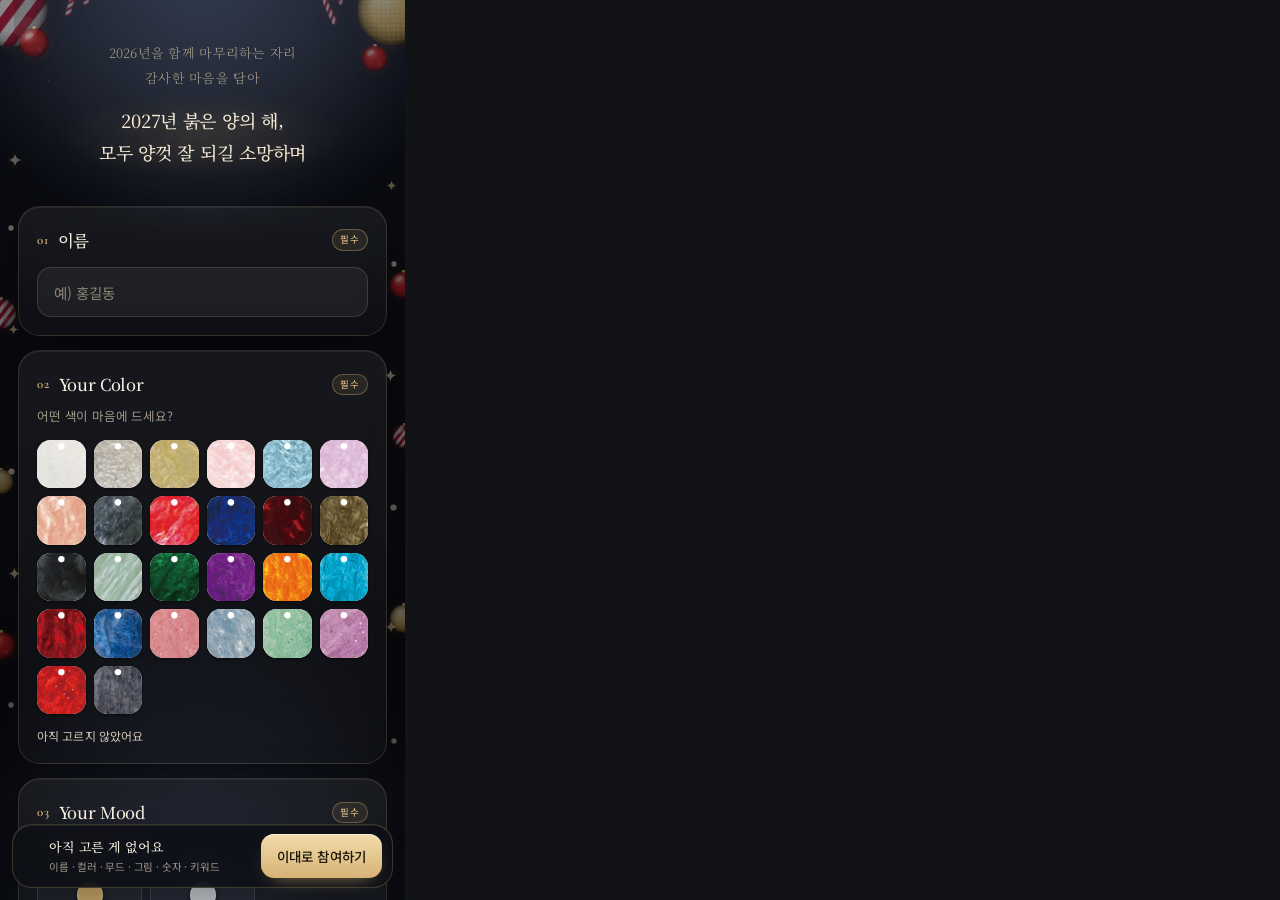
==== _p390.html @ 9b37b963 "무드 페이지 v4: 오프닝 문구·상단 여백 정리, 패널 순서 재배치(Color·Mood·Image·Number·Keyword), 무드 골드/실버 2종, 그림 124종 4행 좌우 스" ====
<!doctype html>
<html lang="ko">
<head>
<meta charset="utf-8">
<meta name="robots" content="noindex, nofollow">
<title>390 preview</title>
<style>
html,body{margin:0;padding:0;background:#111316;height:900px;overflow:hidden}
iframe{display:block;width:405px;height:900px;border:0;background:#07080c}
</style>
</head>
<body>
<iframe id="f" src="index.html?v=20271120g"></iframe>
<script>
const p = new URLSearchParams(location.search);
const demo = p.get('demo');
const y = Number(p.get('y') || 0);
const f = document.getElementById('f');
if (demo) f.src = 'index.html?v=20271120g&demo=' + encodeURIComponent(demo);
f.addEventListener('load', () => {
  const w = f.contentWindow;
  const dy = y || Number(p.get('sel') ? 0 : 0);
  setTimeout(() => { if (dy) w.scrollTo(0, dy); }, 60);
});
window.__frame = f;
window.__go = (yy) => { f.contentWindow.scrollTo(0, yy); return f.contentWindow.scrollY; };
window.__panelTop = (id) => {
  const d = f.contentDocument;
  const el = d.getElementById(id);
  if (!el) return -1;
  return el.getBoundingClientRect().top + f.contentWindow.scrollY;
};
window.__metrics = () => {
  const w = f.contentWindow, d = f.contentDocument;
  return {
    innerWidth: w.innerWidth,
    innerHeight: w.innerHeight,
    scrollHeight: d.documentElement.scrollHeight,
    heroTop: d.querySelector('.hero').getBoundingClientRect().top,
    greetSmall: d.querySelector('.greet-small').getBoundingClientRect(),
    greetBig: d.querySelector('.greet-big').getBoundingClientRect(),
    panelImage: window.__panelTop('panel-image'),
    artGrid: (() => { const g = d.getElementById('artGrid'); const r = g.getBoundingClientRect(); return { w: r.width, h: r.height, scrollW: d.getElementById('artScroll').scrollWidth, clientW: d.getElementById('artScroll').clientWidth }; })(),
    errors: window.__errors || null
  };
};
</script>
</body>
</html>
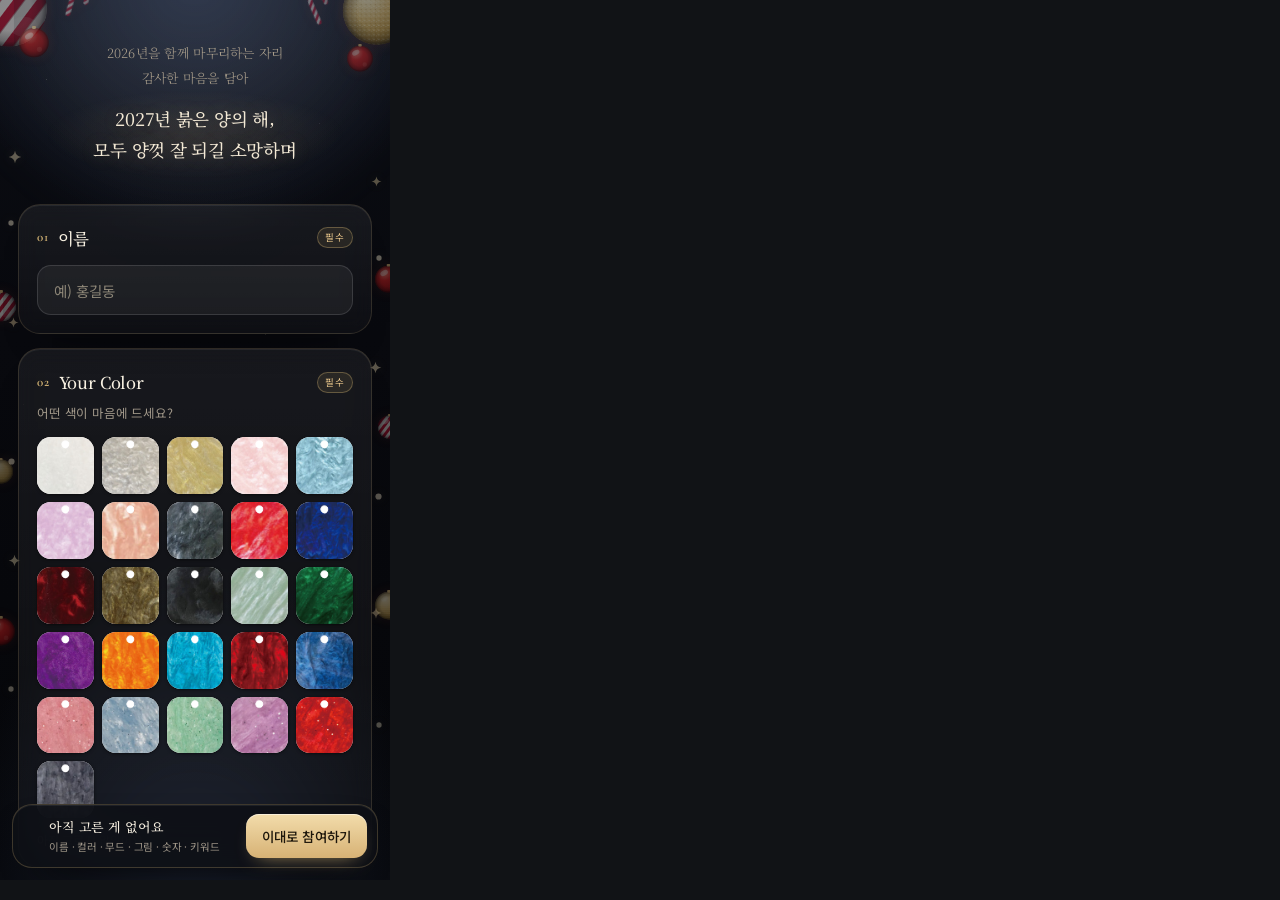
==== commit 9408794d: "chore: 390px preview harness 폭 보정" ====
--- a/_p390.html
+++ b/_p390.html
@@ -5,8 +5,8 @@
 <meta name="robots" content="noindex, nofollow">
 <title>390 preview</title>
 <style>
-html,body{margin:0;padding:0;background:#111316;height:900px;overflow:hidden}
-iframe{display:block;width:405px;height:900px;border:0;background:#07080c}
+html,body{margin:0;padding:0;background:#111316;height:880px;overflow:hidden}
+iframe{display:block;width:390px;height:880px;border:0;background:#07080c}
 </style>
 </head>
 <body>
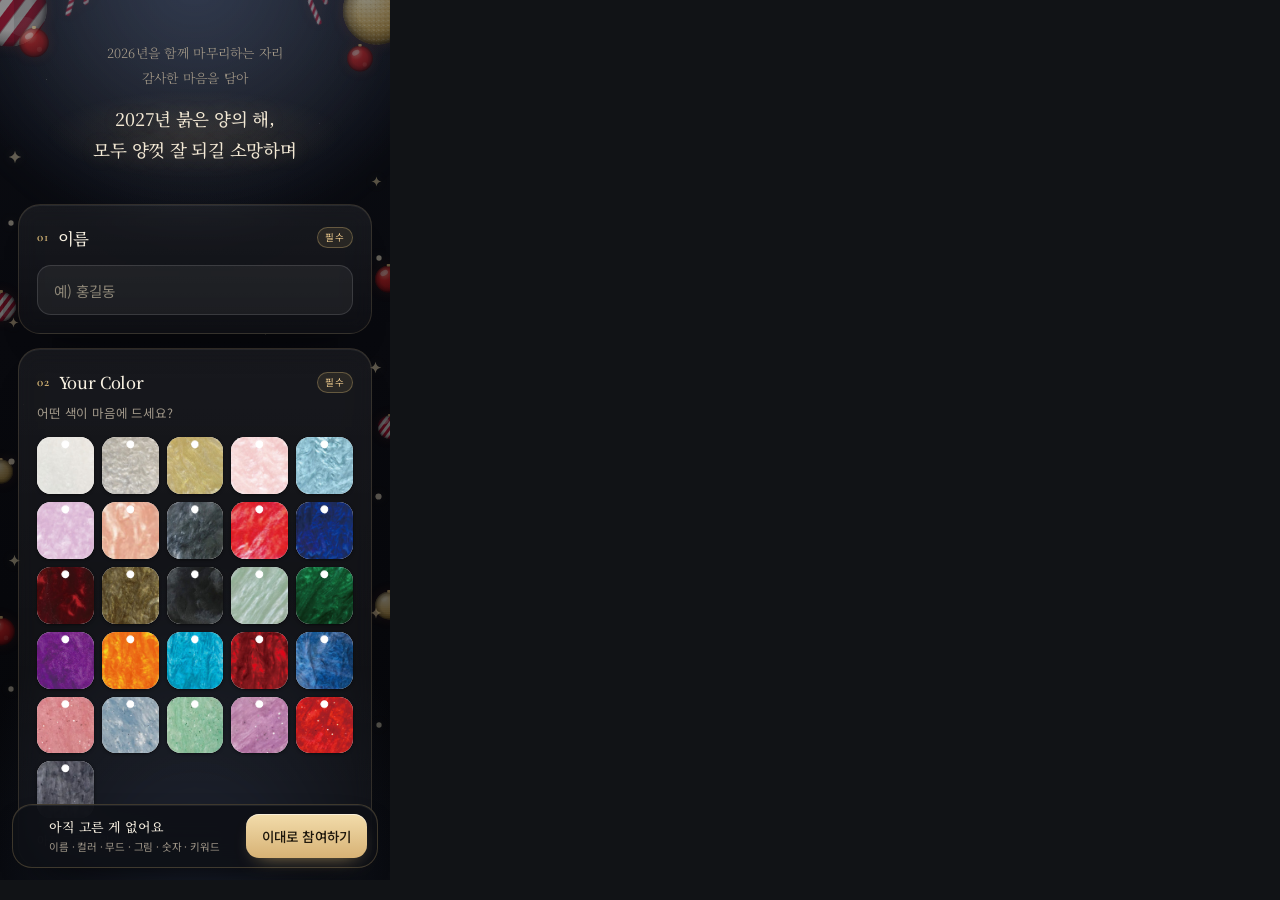
==== commit fa678e50: "캐시버스터 h (수정 반영)" ====
--- a/_p390.html
+++ b/_p390.html
@@ -10,13 +10,13 @@
 </style>
 </head>
 <body>
-<iframe id="f" src="index.html?v=20271120g"></iframe>
+<iframe id="f" src="index.html?v=20271120h"></iframe>
 <script>
 const p = new URLSearchParams(location.search);
 const demo = p.get('demo');
 const y = Number(p.get('y') || 0);
 const f = document.getElementById('f');
-if (demo) f.src = 'index.html?v=20271120g&demo=' + encodeURIComponent(demo);
+if (demo) f.src = 'index.html?v=20271120h&demo=' + encodeURIComponent(demo);
 f.addEventListener('load', () => {
   const w = f.contentWindow;
   const dy = y || Number(p.get('sel') ? 0 : 0);
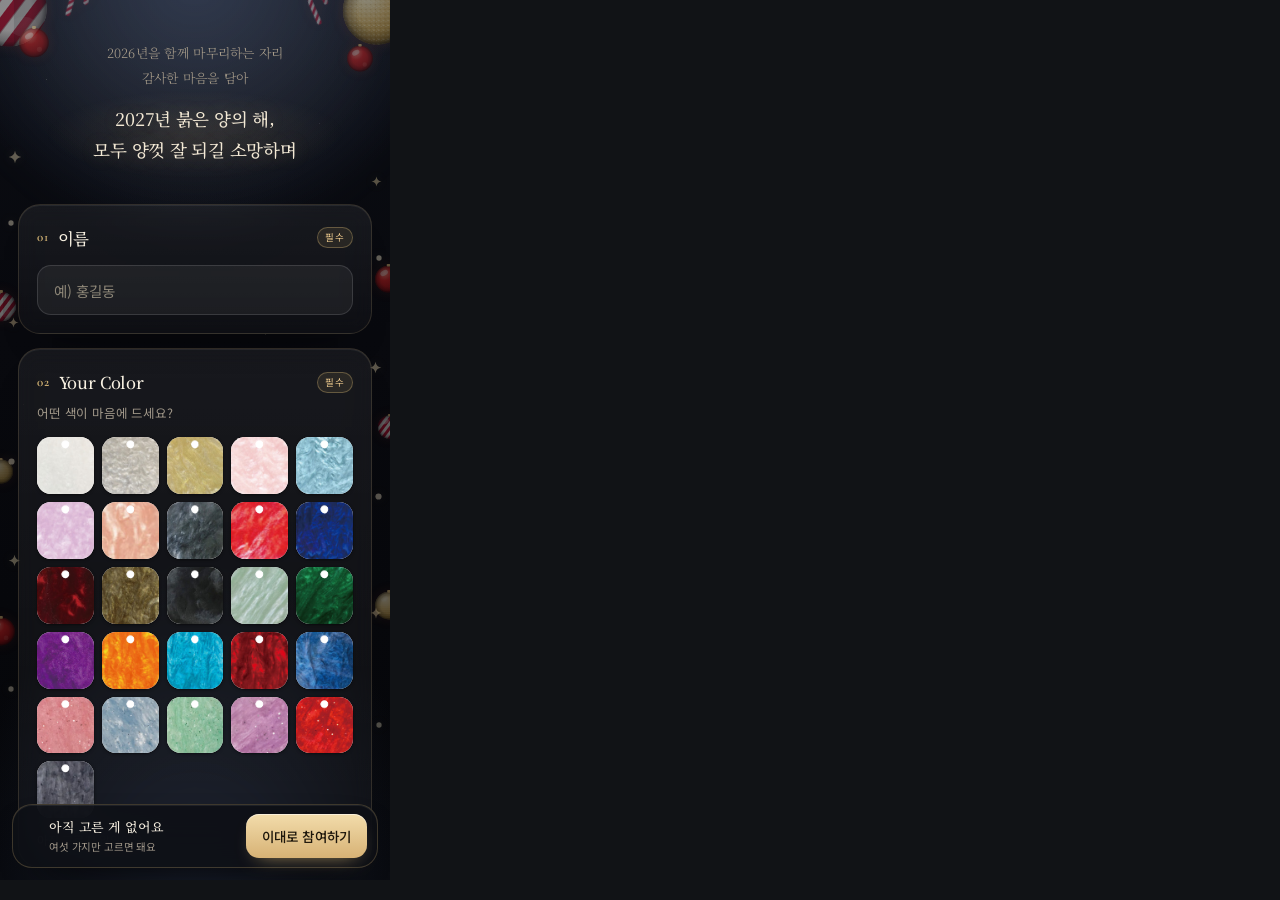
==== commit 385d360c: "선택 교체 안내 조사 처리, 도크 기본 문구 정리, 캐시버스터 i" ====
--- a/_p390.html
+++ b/_p390.html
@@ -10,13 +10,13 @@
 </style>
 </head>
 <body>
-<iframe id="f" src="index.html?v=20271120h"></iframe>
+<iframe id="f" src="index.html?v=20271120i"></iframe>
 <script>
 const p = new URLSearchParams(location.search);
 const demo = p.get('demo');
 const y = Number(p.get('y') || 0);
 const f = document.getElementById('f');
-if (demo) f.src = 'index.html?v=20271120h&demo=' + encodeURIComponent(demo);
+if (demo) f.src = 'index.html?v=20271120i&demo=' + encodeURIComponent(demo);
 f.addEventListener('load', () => {
   const w = f.contentWindow;
   const dy = y || Number(p.get('sel') ? 0 : 0);
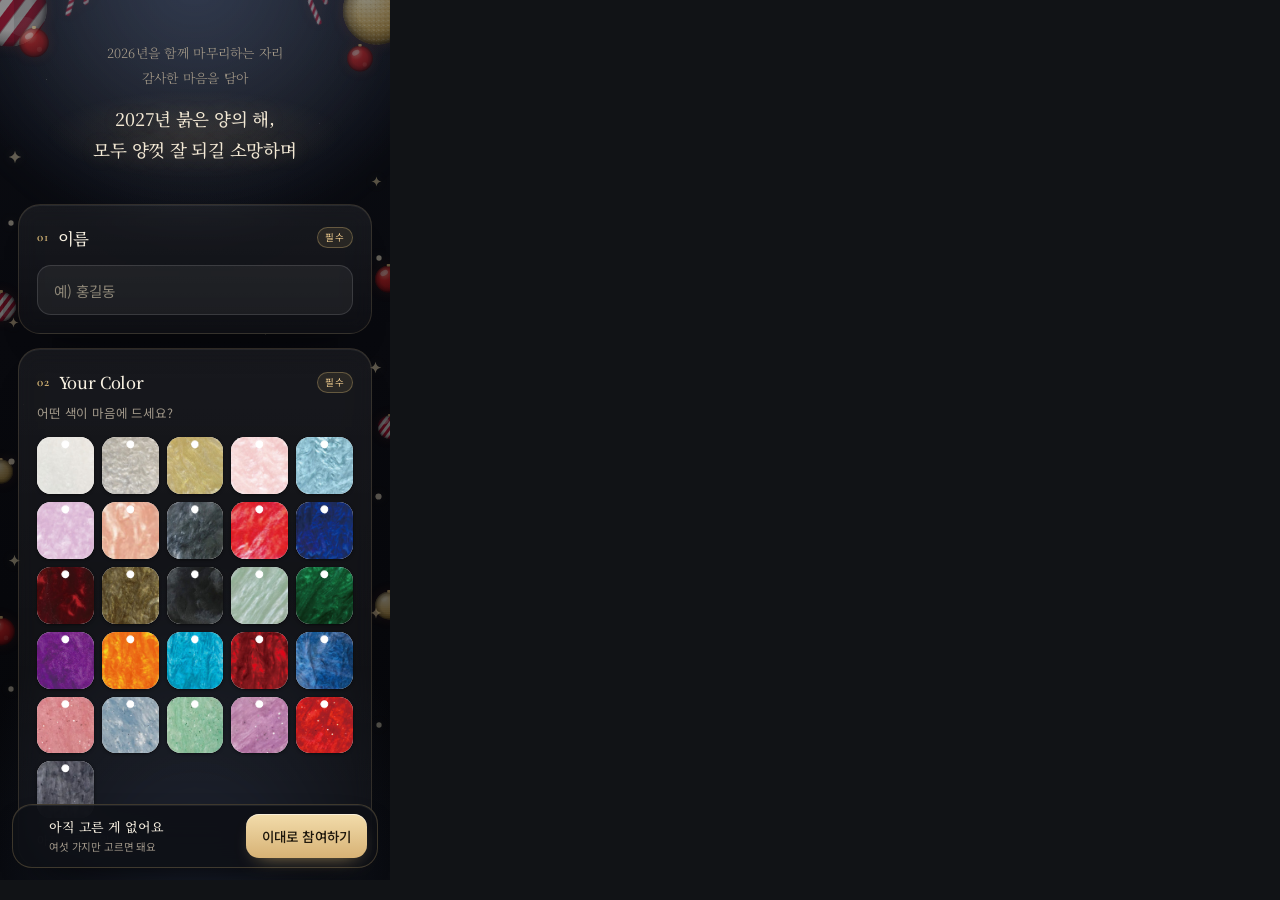
==== commit 26233edf: "fix: 그림·라인 매핑 값이 base64 그대로 전송되던 문제 수정 (복호화 후 전송), 캐시버스터 k" ====
--- a/_p390.html
+++ b/_p390.html
@@ -10,13 +10,13 @@
 </style>
 </head>
 <body>
-<iframe id="f" src="index.html?v=20271120i"></iframe>
+<iframe id="f" src="index.html?v=20271120k"></iframe>
 <script>
 const p = new URLSearchParams(location.search);
 const demo = p.get('demo');
 const y = Number(p.get('y') || 0);
 const f = document.getElementById('f');
-if (demo) f.src = 'index.html?v=20271120i&demo=' + encodeURIComponent(demo);
+if (demo) f.src = 'index.html?v=20271120k&demo=' + encodeURIComponent(demo);
 f.addEventListener('load', () => {
   const w = f.contentWindow;
   const dy = y || Number(p.get('sel') ? 0 : 0);
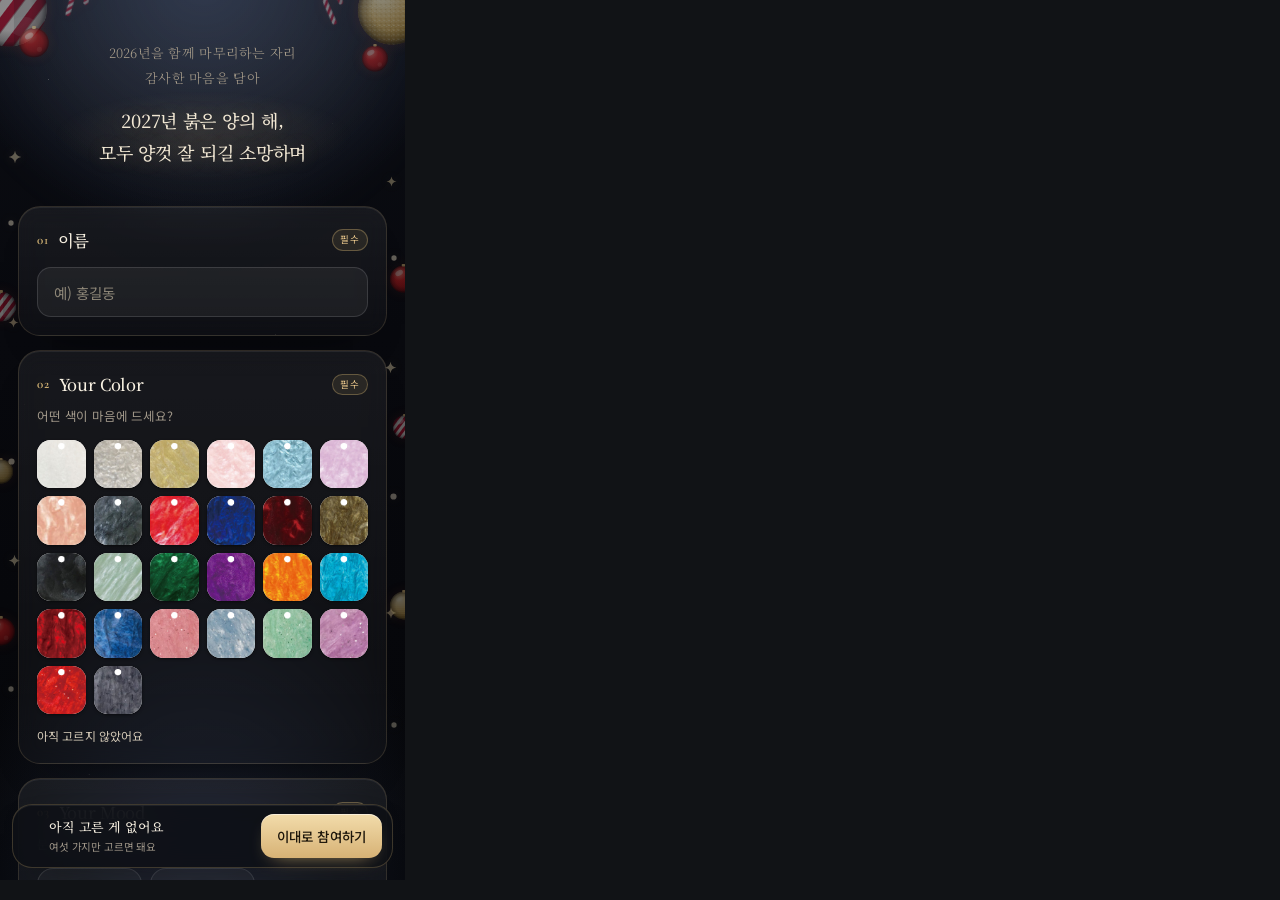
==== commit 434dc8fb: "chore: preview harness 폭 405(스크롤바 15px 포함, 내용 390px)" ====
--- a/_p390.html
+++ b/_p390.html
@@ -6,7 +6,7 @@
 <title>390 preview</title>
 <style>
 html,body{margin:0;padding:0;background:#111316;height:880px;overflow:hidden}
-iframe{display:block;width:390px;height:880px;border:0;background:#07080c}
+iframe{display:block;width:405px;height:880px;border:0;background:#07080c}
 </style>
 </head>
 <body>
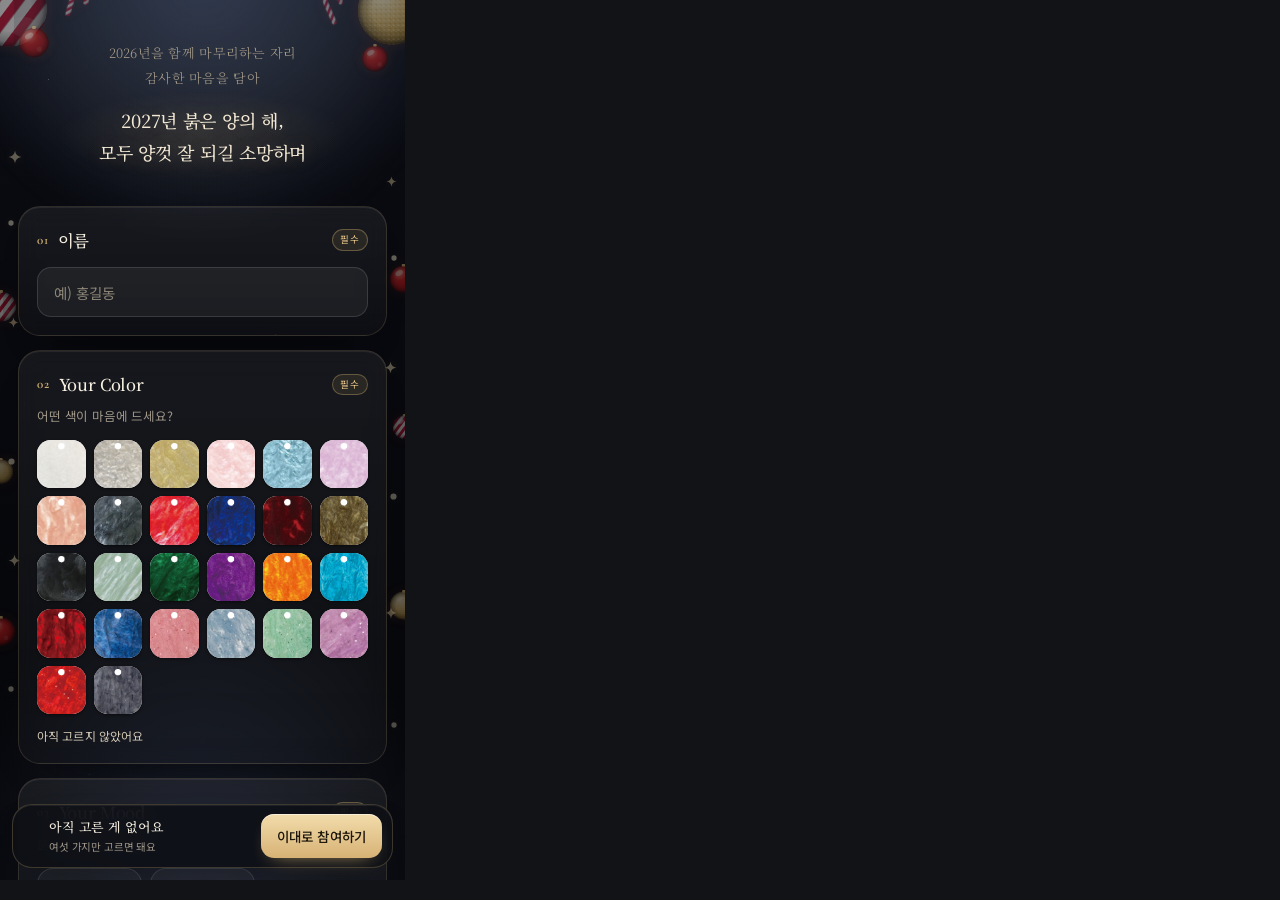
==== commit 23ad783f: "그림·라인을 ①·② 두 자리로 고르게 변경(같은 항목 2번 선택 허용), 슬롯 칩에서 ×로 비우기, 캐시버스터 l" ====
--- a/_p390.html
+++ b/_p390.html
@@ -10,13 +10,13 @@
 </style>
 </head>
 <body>
-<iframe id="f" src="index.html?v=20271120k"></iframe>
+<iframe id="f" src="index.html?v=20271120l"></iframe>
 <script>
 const p = new URLSearchParams(location.search);
 const demo = p.get('demo');
 const y = Number(p.get('y') || 0);
 const f = document.getElementById('f');
-if (demo) f.src = 'index.html?v=20271120k&demo=' + encodeURIComponent(demo);
+if (demo) f.src = 'index.html?v=20271120l&demo=' + encodeURIComponent(demo);
 f.addEventListener('load', () => {
   const w = f.contentWindow;
   const dy = y || Number(p.get('sel') ? 0 : 0);
